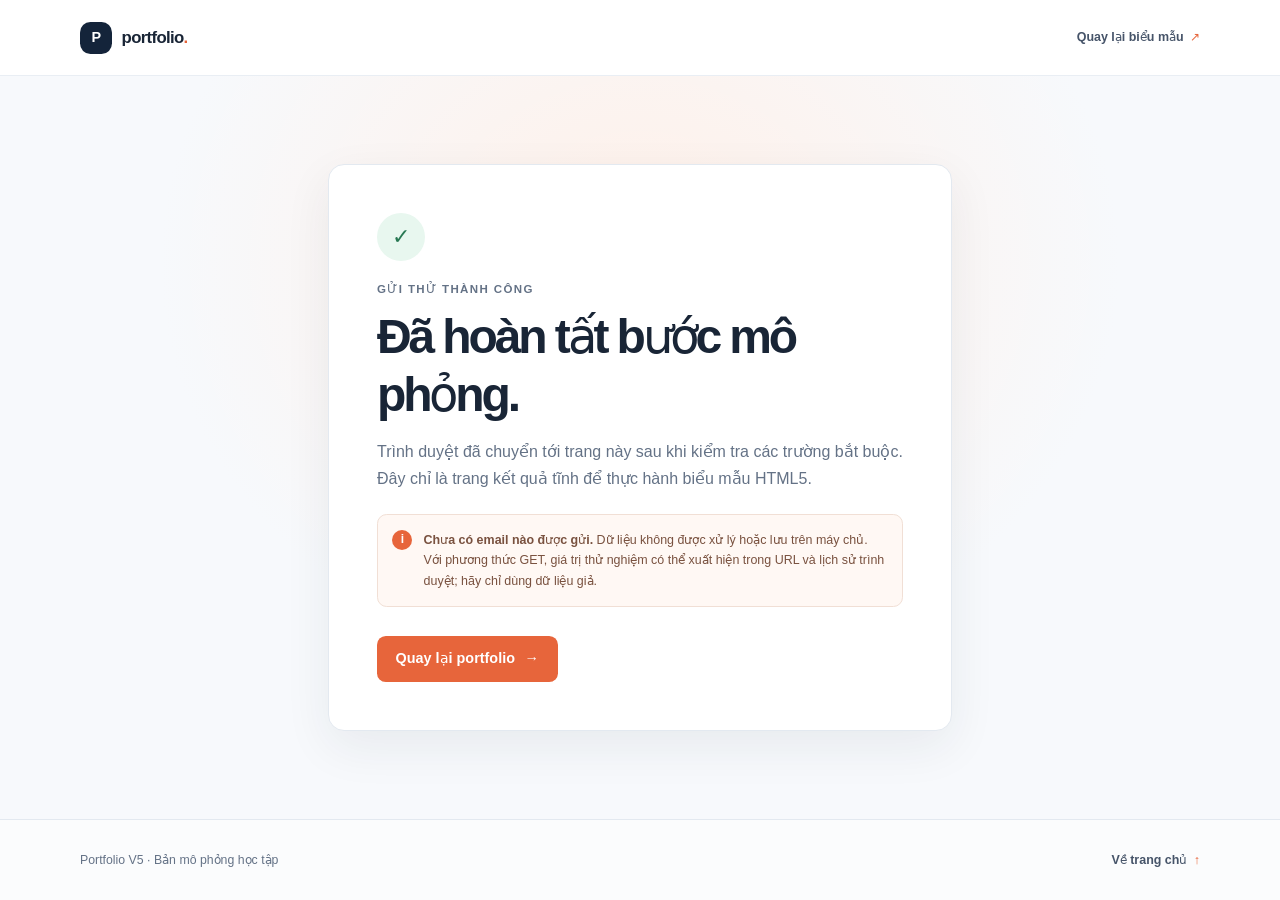
==== ket-qua.html @ a83f51d6 "push1" ====
<!doctype html>
<html lang="vi">
<head>
  <meta charset="utf-8">
  <meta name="viewport" content="width=device-width, initial-scale=1">
  <meta name="robots" content="noindex">
  <title>Kết quả mô phỏng | Portfolio</title>
  <link rel="stylesheet" href="css/style.css">
</head>
<body class="result-page">
  <a class="skip-link" href="#main">Bỏ qua điều hướng</a>
  <header class="site-header">
    <div class="container header-inner">
      <a class="brand" href="index.html#intro" aria-label="Portfolio, về trang chủ">
        <span class="brand-mark" aria-hidden="true">P</span>
        <span>portfolio<span class="brand-dot">.</span></span>
      </a>
      <a class="back-top" href="index.html#contact">Quay lại biểu mẫu <span aria-hidden="true">↗</span></a>
    </div>
  </header>
  <main id="main" class="result-main">
    <section class="result-card" aria-labelledby="result-title">
      <span class="result-icon" aria-hidden="true">✓</span>
      <p class="eyebrow">GỬI THỬ THÀNH CÔNG</p>
      <h1 id="result-title">Đã hoàn tất bước mô phỏng.</h1>
      <p>Trình duyệt đã chuyển tới trang này sau khi kiểm tra các trường bắt buộc. Đây chỉ là trang kết quả tĩnh để thực hành biểu mẫu HTML5.</p>
      <div class="contact-note result-warning">
        <span class="note-icon" aria-hidden="true">i</span>
        <p><strong>Chưa có email nào được gửi.</strong> Dữ liệu không được xử lý hoặc lưu trên máy chủ. Với phương thức GET, giá trị thử nghiệm có thể xuất hiện trong URL và lịch sử trình duyệt; hãy chỉ dùng dữ liệu giả.</p>
      </div>
      <a class="button button-primary" href="index.html#contact">Quay lại portfolio <span aria-hidden="true">→</span></a>
    </section>
  </main>
  <footer class="site-footer">
    <div class="container footer-inner">
      <span>Portfolio V5 · Bản mô phỏng học tập</span>
      <a class="back-top" href="index.html#intro">Về trang chủ <span aria-hidden="true">↑</span></a>
    </div>
  </footer>
</body>
</html>
---- css/style.css ----
/* Màu và giới hạn chiều rộng dùng chung toàn trang.
   Đổi biến tại đây để cập nhật đồng bộ màu chữ, nền, focus và điểm nhấn. */
:root {
  color-scheme: light;
  --ink: #192536;
  --muted: #647286;
  --soft: #f1f5fa;
  --paper: #ffffff;
  --line: #e3e9f0;
  --focus: #f06b3d;
  --hover: #d9562d;
  --accent: #e7653b;
  --navy: #14243a;
  --green: #46ad83;
  --purple: #8b73df;
  --content: 70rem;
  font-family: "Segoe UI", Arial, sans-serif;
  color: var(--ink);
  background: var(--paper);
  font-synthesis: none;
  text-rendering: optimizeLegibility;
}

/* Tính cả padding và border vào width/height để phần tử không vượt khung. */
* {
  box-sizing: border-box;
}

/* Cuộn tới các mục điều hướng mượt; scroll-padding chừa khoảng thở khi tới đích. */
html {
  scroll-behavior: smooth;
  scroll-padding-top: 1.5rem;
}

/* Cỡ chữ cơ sở 1rem và line-height tạo nhịp đọc thoáng cho nội dung. */
body {
  min-width: 20rem;
  margin: 0;
  font-size: 1rem;
  line-height: 1.65;
}

/* Link giữ màu chữ của vùng chứa; bỏ gạch chân mặc định để dùng kiểu giao diện riêng. */
a {
  color: inherit;
  text-decoration: none;
}

/* Nút và trường nhập kế thừa font trang để kiểu chữ không lệch giữa trình duyệt. */
button,
input,
textarea {
  font: inherit;
}

/* Bỏ lớp chớp màu mặc định trên một số trình duyệt di động khi chạm. */
button,
a,
input,
textarea {
  -webkit-tap-highlight-color: transparent;
}

/* Chỉ báo bàn phím dùng chung cho link, nút và trường nhập.
   Không bỏ outline: viền cam và khoảng lệch giúp nhận biết phần tử đang được focus. */
a:focus-visible,
button:focus-visible,
input:focus-visible,
textarea:focus-visible {
  outline: 0.1875rem solid var(--focus);
  outline-offset: 0.1875rem;
}

/* Nút dùng cùng màu chữ kế thừa, còn màu nền/viền được đặt theo từng biến thể. */
button {
  color: inherit;
}

/* Màu chọn văn bản đồng bộ với bảng màu tối của trang. */
::selection {
  color: var(--paper);
  background: var(--navy);
}

/* Khung nội dung giữa trang: co theo màn hình nhưng có chiều rộng tối đa. */
.container {
  width: min(var(--content), calc(100% - 2.5rem));
  margin-inline: auto;
}

/* Khoảng cách dọc mặc định giữa các phần; breakpoint desktop tăng thêm. */
.section {
  padding-block: 5.5rem;
}

/* Nền dịu để phân biệt một số phần với nền trắng chính. */
.section-soft {
  background: #f6f8fb;
}

/* Nhãn phụ dùng chung cho tiêu đề mục, dự án, form và mốc thời gian. */
.eyebrow,
.project-kicker,
.form-step,
.timeline-date {
  margin: 0;
  color: var(--muted);
  font-size: 0.72rem;
  font-weight: 700;
  letter-spacing: 0.12em;
}

/* Chữ nhấn màu cam dùng trong tiêu đề và các đoạn cần nổi bật. */
.text-accent {
  color: var(--accent);
}

/* Liên kết bỏ qua menu: nằm ngoài màn hình đến khi người dùng bàn phím focus. */
.skip-link {
  position: fixed;
  z-index: 20;
  top: 0.75rem;
  left: 0.75rem;
  padding: 0.65rem 1rem;
  transform: translateY(-160%);
  border-radius: 0.5rem;
  color: var(--paper);
  background: var(--navy);
}

/* Đưa liên kết bỏ qua vào màn hình khi nhận focus bàn phím. */
.skip-link:focus {
  transform: translateY(0);
}

/* Header nằm trên nội dung trang nhưng không che các thành phần focus. */
.site-header {
  position: relative;
  z-index: 5;
  border-bottom: 1px solid rgb(226 233 240 / 75%);
  background: var(--paper);
}

/* Logo và footer dùng flex để căn giữa theo chiều dọc và tách hai đầu. */
.header-inner,
.footer-inner {
  display: flex;
  min-height: 4.7rem;
  align-items: center;
  justify-content: space-between;
  gap: 1.5rem;
}

/* Logo là link về đầu trang; không co lại khi menu chiếm thêm chỗ. */
.brand {
  display: inline-flex;
  flex: 0 0 auto;
  align-items: center;
  gap: 0.6rem;
  font-family: "Segoe UI", Arial, sans-serif;
  font-size: 1.05rem;
  font-weight: 800;
  letter-spacing: -0.04em;
}

/* Ô chữ cái tạo dấu nhận diện logo, giữ hình vuông bằng aspect-ratio. */
.brand-mark {
  display: grid;
  width: 2rem;
  aspect-ratio: 1;
  place-items: center;
  border-radius: 0.65rem;
  color: white;
  background: var(--navy);
  font-size: 0.9rem;
}

/* Dấu chấm trong chữ logo lấy màu nhấn. */
.brand-dot {
  color: var(--accent);
}

/* Menu tự xuống dòng khi thiếu chỗ, căn các liên kết về phía cuối header. */
.site-nav {
  display: flex;
  flex-wrap: wrap;
  align-items: center;
  justify-content: flex-end;
  gap: 0.25rem;
}

/* Vùng bấm menu có padding; transition đặt ở trạng thái gốc để cả vào và ra mượt. */
.site-nav a {
  padding: 0.55rem 0.65rem;
  border-radius: 0.4rem;
  color: #465469;
  font-size: 0.82rem;
  font-weight: 600;
  transition: background-color 180ms ease, color 180ms ease;
}

/* Hover đổi nền nhẹ và màu chữ, không làm mất khả năng focus-visible bằng bàn phím. */
.site-nav a:hover {
  color: var(--ink);
  background: var(--soft);
}

/* Hero là phần giới thiệu đầu trang; gradient nền tạo điểm nhấn mà không cần ảnh ngoài. */
.hero {
  position: relative;
  display: flex;
  min-height: 36rem;
  align-items: center;
  overflow: hidden;
  padding-block: 5rem 6rem;
  background:
    radial-gradient(ellipse at 82% 48%, rgb(231 101 59 / 8%), transparent 29rem),
    linear-gradient(180deg, #fff 0%, #fcfdff 100%);
}

/* Mobile-first: hero xếp nội dung theo cột; hai cột chỉ bật ở breakpoint 48rem. */
.hero-grid {
  display: grid;
  align-items: center;
  gap: 3rem;
}

/* Đặt nội dung giới thiệu phía trên hình minh họa khi các lớp giao nhau. */
.hero-copy {
  position: relative;
  z-index: 1;
}

/* Căn chấm trạng thái và nhãn phụ thành một hàng. */
.hero-copy .eyebrow {
  display: flex;
  align-items: center;
  gap: 0.55rem;
}

/* Chấm trạng thái nhỏ, không co khi đứng trong flex; vòng mờ tăng độ nhận biết. */
.status-dot {
  display: inline-block;
  width: 0.5rem;
  height: 0.5rem;
  flex: 0 0 auto;
  border-radius: 50%;
  background: var(--green);
  box-shadow: 0 0 0 0.25rem rgb(70 173 131 / 12%);
}

/* Cho phép chữ dài tự ngắt, tránh làm tràn khung trên màn hình hẹp. */
h1,
h2,
h3,
p {
  overflow-wrap: anywhere;
}

/* Kiểu chữ và khoảng cách dòng nhất quán cho các cấp tiêu đề. */
h1,
h2,
h3 {
  font-family: "Segoe UI", Arial, sans-serif;
  line-height: 1.2;
}

/* Tiêu đề hero co giãn theo viewport nhưng vẫn nằm trong giới hạn dễ đọc. */
.hero h1 {
  max-width: 42rem;
  margin: 1.35rem 0 1rem;
  font-size: clamp(2.65rem, 8vw, 4.7rem);
  font-weight: 800;
  letter-spacing: -0.075em;
}

/* Đoạn giới thiệu giới hạn chiều rộng để dòng văn bản không quá dài. */
.hero-lede {
  max-width: 34rem;
  margin: 0;
  color: var(--muted);
  font-size: 1.03rem;
  line-height: 1.8;
}

/* Các nhóm hành động dùng flex và có thể xuống dòng trên màn hình nhỏ. */
.hero-actions,
.form-actions {
  display: flex;
  flex-wrap: wrap;
  align-items: center;
  gap: 0.75rem;
}

/* Tách cụm nút khỏi phần giới thiệu bằng khoảng cách trên. */
.hero-actions {
  margin-top: 1.8rem;
}

/* Kiểu cơ sở cho link dạng nút và button thật; transition đặt ở gốc để
   hover và trạng thái trở về đều mượt, transform không làm xê dịch bố cục. */
.button {
  display: inline-flex;
  min-height: 2.9rem;
  align-items: center;
  justify-content: center;
  gap: 0.6rem;
  padding: 0.7rem 1.1rem;
  border: 1px solid transparent;
  border-radius: 0.55rem;
  cursor: pointer;
  font-size: 0.9rem;
  font-weight: 700;
  line-height: 1.2;
  transition: background-color 180ms ease, border-color 180ms ease, color 180ms ease, transform 180ms ease;
}

/* Trạng thái nhấn tạo chuyển động xuống rất nhẹ để phản hồi thao tác. */
.button:active {
  transform: translateY(0.0625rem);
}

/* Nút chính dùng màu nhấn với chữ trắng để phân cấp hành động. */
.button-primary {
  color: white;
  background: var(--accent);
}

/* Màu hover tối hơn nền gốc để nút vẫn dễ nhận biết khi rê chuột. */
.button-primary:hover {
  background: var(--hover);
}

/* Nút phụ có viền nhẹ, ít nổi bật hơn hành động chính. */
.button-quiet {
  border-color: var(--line);
  color: var(--ink);
  background: white;
}

/* Link nút phụ và nút reset chia sẻ nền hover nhẹ. */
.button-quiet:hover,
.button-reset:hover {
  border-color: #cad4df;
  background: var(--soft);
}

/* Ghi chú dưới nút dùng sắc xám dịu, tách khỏi nội dung chính. */
.hero-note {
  margin: 1rem 0 0;
  color: #8490a0;
  font-size: 0.8rem;
}

/* Vùng minh họa làm gốc định vị cho các hình trang trí tuyệt đối. */
.hero-art {
  position: relative;
  display: grid;
  min-height: 19rem;
  place-items: center;
  isolation: isolate;
}

/* Các vòng trang trí đặt phía sau card, không chiếm chỗ trong luồng bố cục. */
.art-orbit {
  position: absolute;
  z-index: -1;
  border: 1px solid rgb(231 101 59 / 14%);
  border-radius: 50%;
}

/* Vòng nhỏ và lớn tạo nhiều lớp chiều sâu quanh minh họa. */
.orbit-one {
  width: 19rem;
  aspect-ratio: 1;
}

/* Vòng ngoài đổi viền nhạt hơn để không cạnh tranh với nội dung. */
.orbit-two {
  width: 24rem;
  aspect-ratio: 1;
  border-color: rgb(20 36 58 / 7%);
}

/* Thẻ minh họa mã giả: giới hạn chiều rộng, cắt nội dung thừa và tạo bóng. */
.code-card {
  z-index: 1;
  width: min(100%, 22rem);
  overflow: hidden;
  border: 1px solid rgb(255 255 255 / 20%);
  border-radius: 0.9rem;
  color: #dae6f5;
  background: #17283e;
  box-shadow: 0 1.5rem 4rem rgb(24 40 61 / 20%);
  transform: rotate(-2deg);
  transition: transform 180ms ease;
}

/* Rê chuột làm thẻ thẳng nhẹ và nâng lên; không thay đổi kích thước bố cục. */
.code-card:hover {
  transform: rotate(0) translateY(-0.25rem);
}

/* Thanh tiêu đề giả lập cửa sổ trình soạn thảo. */
.code-top {
  display: flex;
  height: 2.9rem;
  align-items: center;
  gap: 0.4rem;
  padding-inline: 1rem;
  border-bottom: 1px solid rgb(255 255 255 / 8%);
}

/* Ba chấm màu biểu thị nút cửa sổ trang trí. */
.code-top>span {
  width: 0.52rem;
  height: 0.52rem;
  border-radius: 50%;
  background: #ee7761;
}

/* Chấm thứ hai dùng màu vàng. */
.code-top>span:nth-child(2) {
  background: #e7b75a;
}

/* Chấm thứ ba dùng màu xanh. */
.code-top>span:nth-child(3) {
  background: #64ba8c;
}

/* Tên tệp được đẩy sang phải trong thanh tiêu đề. */
.code-top small {
  margin-left: auto;
  color: #9cabc0;
  font-size: 0.7rem;
}

/* Khối mã giả dùng font monospace để giống trình soạn thảo. */
.code-lines {
  padding: 1.1rem 1rem;
  font-family: Consolas, "Courier New", monospace;
  font-size: 0.77rem;
}

/* Mỗi dòng có khoảng cách dọc đều, không phụ thuộc margin mặc định của p. */
.code-lines p {
  margin: 0.8rem 0;
}

/* Màu riêng cho số dòng, thẻ và văn bản trong minh họa mã. */
.code-muted {
  color: #6b7c92;
}

/* Tô màu cú pháp minh họa. */
.code-purple {
  color: #c4a5ff;
}

/* Tô màu cú pháp minh họa. */
.code-blue {
  color: #75c9e8;
}

/* Chân thẻ mã đặt thông điệp trạng thái và đường phân cách. */
.code-footer {
  display: flex;
  align-items: center;
  gap: 0.6rem;
  padding: 0.8rem 1rem;
  border-top: 1px solid rgb(255 255 255 / 8%);
  color: #a7b5c7;
  font-size: 0.72rem;
}

/* Nhãn nổi đặt tuyệt đối trong vùng minh họa, phía trên các vòng trang trí. */
.floating-chip {
  position: absolute;
  z-index: 2;
  display: flex;
  align-items: center;
  gap: 0.5rem;
  padding: 0.55rem 0.8rem;
  border: 1px solid var(--line);
  border-radius: 0.6rem;
  background: white;
  box-shadow: 0 0.5rem 1.5rem rgb(31 47 69 / 8%);
  font-size: 0.76rem;
  font-weight: 700;
}

/* Biểu tượng trong nhãn nổi lấy màu nhấn mặc định. */
.floating-chip span {
  color: var(--accent);
  font-size: 1rem;
}

/* Vị trí nhãn công nghệ HTML trên vùng minh họa. */
.chip-html {
  top: 15%;
  left: 0;
}

/* Vị trí nhãn công nghệ CSS đối diện nhãn HTML. */
.chip-css {
  right: 0;
  bottom: 12%;
}

/* Biểu tượng CSS dùng màu tím để phân biệt nhãn. */
.chip-css span {
  color: var(--purple);
}

/* Các ký hiệu trang trí đặt tuyệt đối và không tham gia bố cục. */
.hero-spark {
  position: absolute;
  color: var(--accent);
}

/* Vị trí và kích thước ký hiệu trang trí phía trên. */
.spark-one {
  top: 12%;
  right: 12%;
  font-size: 1.4rem;
}

/* Ký hiệu phía dưới đổi màu để tạo cân bằng thị giác. */
.spark-two {
  bottom: 16%;
  left: 5%;
  color: var(--purple);
  font-size: 1.1rem;
}

/* Gợi ý cuộn được căn giữa đáy hero; transform chỉ dùng để căn vị trí. */
.scroll-cue {
  position: absolute;
  bottom: 1.35rem;
  left: 50%;
  display: flex;
  align-items: center;
  gap: 0.5rem;
  transform: translateX(-50%);
  color: #8490a0;
  font-size: 0.75rem;
}

/* Mũi tên chỉ hướng cuộn dùng màu nhấn. */
.scroll-cue span {
  color: var(--accent);
  font-size: 1rem;
}

/* Tiêu đề mỗi phần có giới hạn chiều rộng và khoảng cách với nội dung tiếp theo. */
.section-heading {
  max-width: 39rem;
  margin-bottom: 2.5rem;
}

/* Cỡ chữ tiêu đề các phần co theo viewport trong một khoảng dễ đọc. */
.section-heading h2,
.contact-copy h2 {
  margin: 0.65rem 0 0.8rem;
  font-size: clamp(2rem, 5vw, 2.8rem);
  font-weight: 800;
  letter-spacing: -0.065em;
}

/* Mô tả tiêu đề dùng màu phụ; reset margin mặc định để khoảng cách nhất quán. */
.section-heading>p:last-child,
.contact-copy>p:not(.eyebrow) {
  margin: 0;
  color: var(--muted);
}

/* Lưới kỹ năng, dự án, ghi chú: một cột trên mobile, nhiều cột ở media query. */
.skills-grid,
.projects-grid,
.notes-grid {
  display: grid;
  gap: 1rem;
}

/* Khung card có viền, nền và transition chung; :focus-within bên dưới hỗ trợ
   bàn phím khi link con trong card được focus. */
.skill-card,
.project-card,
.answer-card,
.note-card {
  border: 1px solid var(--line);
  border-radius: 0.85rem;
  background: var(--paper);
  transition: transform 180ms ease, border-color 180ms ease, box-shadow 180ms ease;
}

/* Khoảng đệm bên trong card kỹ năng. */
.skill-card {
  padding: 1.45rem;
}

/* Hover hoặc focus link con đều nâng card nhẹ; :focus-within truyền phản hồi
   của focus từ phần tử con lên toàn card mà không cần thêm tabindex. */
.skill-card:hover,
.project-card:hover,
.skill-card:focus-within,
.project-card:focus-within,
.answer-card:hover,
.answer-card:focus-within,
.note-card:hover,
.note-card:focus-within {
  transform: translateY(-0.25rem);
  border-color: #d4dce7;
  box-shadow: 0 0.8rem 1.8rem rgb(25 37 54 / 6%);
}

/* Biểu tượng kỹ năng nằm giữa ô vuông có nền màu riêng. */
.skill-icon {
  display: grid;
  width: 2.65rem;
  height: 2.65rem;
  place-items: center;
  border-radius: 0.7rem;
  font-family: Consolas, monospace;
  font-size: 1.08rem;
  font-weight: 700;
}

/* Mỗi kỹ năng có màu nền và màu biểu tượng riêng. */
.icon-orange {
  color: #d9562d;
  background: #fff0e9;
}

/* Biến thể tím cho biểu tượng. */
.icon-purple {
  color: #725bc4;
  background: #f0edff;
}

/* Biến thể xanh cho biểu tượng. */
.icon-green {
  color: #32815f;
  background: #e8f7ef;
}

/* Tiêu đề card dùng chung kích thước và khoảng cách. */
.skill-card h3,
.project-body h3,
.timeline-item h3,
.answer-card h3,
.note-card h3 {
  margin: 1.1rem 0 0.5rem;
  font-size: 1.08rem;
  font-weight: 750;
  letter-spacing: -0.035em;
}

/* Mô tả card giới hạn độ đậm và cỡ chữ để tiêu đề nổi bật hơn. */
.skill-card>p,
.project-body>p:not(.project-kicker),
.timeline-item>p:last-child,
.note-card>p {
  margin: 0;
  color: var(--muted);
  font-size: 0.88rem;
}

/* Danh sách tag được trình bày theo hàng và tự xuống dòng khi cần. */
.tag-list {
  display: flex;
  flex-wrap: wrap;
  gap: 0.4rem;
  margin: 1rem 0 0;
  padding: 0;
  list-style: none;
}

/* Tag là nhãn nhỏ có viền, bo tròn, không dùng dấu đầu dòng. */
.tag-list li {
  padding: 0.25rem 0.55rem;
  border: 1px solid var(--line);
  border-radius: 10rem;
  color: #59677a;
  font-size: 0.7rem;
  font-weight: 600;
}

/* Hàng tiêu đề dự án căn tiêu đề và đoạn mô tả ở hai phía trên desktop. */
.heading-row {
  display: flex;
  max-width: none;
  align-items: end;
  justify-content: space-between;
  gap: 2rem;
}

/* Giới hạn độ rộng mô tả ở hàng tiêu đề để giữ nhịp đọc. */
.heading-row>p {
  max-width: 20rem;
  padding-bottom: 0.85rem;
}

/* Cắt phần trang trí ảnh dự án ở ranh giới card. */
.project-card {
  overflow: hidden;
}

/* Vùng minh họa dự án giữ chiều cao tối thiểu và căn hình vào giữa. */
.project-visual {
  position: relative;
  display: grid;
  min-height: 12rem;
  overflow: hidden;
  place-items: center;
}

/* Mỗi loại dự án có nền minh họa riêng để phân biệt bằng thị giác. */
.visual-portfolio {
  background: linear-gradient(135deg, #fff0e7, #f8e5de);
}

/* Nền minh họa bố cục CSS. */
.visual-layout {
  background: linear-gradient(135deg, #eeeafe, #e1defb);
}

/* Nền minh họa form. */
.visual-form {
  background: linear-gradient(135deg, #e5f6ed, #d7eee2);
}

/* Nhãn nhỏ nằm sát đáy góc trái ảnh minh họa. */
.visual-label {
  position: absolute;
  bottom: 0.8rem;
  left: 1rem;
  color: #627085;
  font-size: 0.65rem;
  font-weight: 700;
  letter-spacing: 0.12em;
}

/* Cửa sổ trình duyệt thu nhỏ chỉ là hình minh họa CSS, không phải iframe. */
.mini-browser {
  width: 12rem;
  overflow: hidden;
  border: 1px solid rgb(25 37 54 / 10%);
  border-radius: 0.55rem;
  background: white;
  box-shadow: 0 0.9rem 2rem rgb(91 62 50 / 12%);
  transform: rotate(-4deg);
}

/* Thanh trên cùng của trình duyệt thu nhỏ. */
.mini-browser-bar {
  display: flex;
  gap: 0.22rem;
  padding: 0.45rem;
  background: #f5f6f8;
}

/* Dấu tròn trang trí trên thanh trình duyệt thu nhỏ. */
.mini-browser-bar i {
  width: 0.3rem;
  height: 0.3rem;
  border-radius: 50%;
  background: #e89b87;
}

/* Nội dung giả lập bên trong trình duyệt làm gốc cho avatar tuyệt đối. */
.mini-content {
  position: relative;
  min-height: 6rem;
  padding: 0.75rem;
}

/* Các thanh giả lập tiêu đề và dòng chữ trong bản xem trước. */
.mini-content>span,
.mini-content>b {
  display: block;
  width: 45%;
  height: 0.3rem;
  margin-bottom: 0.42rem;
  border-radius: 2rem;
  background: #e96740;
}

/* Thanh tiêu đề chính rộng hơn và dùng màu tối. */
.mini-content>b {
  width: 72%;
  height: 0.5rem;
  background: #24344a;
}

/* Thanh thứ hai ngắn và nhạt hơn thanh tiêu đề. */
.mini-content>b:nth-of-type(2) {
  width: 56%;
  background: #a4adba;
}

/* Thanh màu tượng trưng cho nút trong bản xem trước. */
.mini-content>em {
  display: block;
  width: 2rem;
  height: 0.6rem;
  margin-top: 0.8rem;
  border-radius: 0.2rem;
  background: #f5a082;
}

/* Hình tròn trang trí đại diện ảnh hồ sơ trong bản xem trước. */
.mini-avatar {
  position: absolute;
  top: 0.9rem;
  right: 0.8rem;
  width: 2.8rem;
  height: 2.8rem;
  border-radius: 50%;
  background: linear-gradient(145deg, #f2ba9c, #df7455);
}

/* Lưới giả lập ba cột và hai hàng cho dự án layout. */
.layout-window {
  display: grid;
  width: 11rem;
  height: 7rem;
  grid-template-columns: repeat(3, 1fr);
  grid-template-rows: 0.7fr 1fr;
  gap: 0.35rem;
  padding: 0.6rem;
  border: 1px solid rgb(59 47 112 / 10%);
  border-radius: 0.6rem;
  background: rgb(255 255 255 / 80%);
  box-shadow: 0 0.8rem 1.8rem rgb(67 57 121 / 10%);
  transform: rotate(3deg);
}

/* Ô nội dung lưới dùng nền tím nhạt. */
.layout-window span {
  border-radius: 0.25rem;
  background: #d8d1fa;
}

/* Ô đầu trải qua ba cột, mô phỏng thanh tiêu đề. */
.layout-window span:first-child {
  grid-column: span 3;
  background: #9a84ec;
}

/* Ô thứ ba có sắc độ khác để minh họa các khối không đồng nhất. */
.layout-window span:nth-child(3) {
  background: #c1b6f5;
}

/* Thẻ form thu nhỏ dùng grid để xếp các nhãn/trường giả lập. */
.mini-form {
  display: grid;
  width: 10rem;
  gap: 0.32rem;
  padding: 0.8rem;
  border: 1px solid rgb(41 101 71 / 10%);
  border-radius: 0.55rem;
  background: white;
  box-shadow: 0 0.8rem 1.8rem rgb(39 101 70 / 10%);
  transform: rotate(-3deg);
}

/* Các thanh nhỏ mô phỏng nhãn trường trong form. */
.mini-form span {
  width: 2.5rem;
  height: 0.25rem;
  margin-top: 0.12rem;
  border-radius: 2rem;
  background: #5b806b;
}

/* Các ô dài mô phỏng trường nhập. */
.mini-form b {
  height: 1rem;
  border: 1px solid #dce8df;
  border-radius: 0.25rem;
  background: #f9fcfa;
}

/* Trường cuối ngắn hơn để tạo đa dạng cho hình minh họa. */
.mini-form .short-field {
  width: 70%;
}

/* Thanh nút gửi giả lập nằm ở cuối form. */
.mini-form i {
  width: 2.7rem;
  height: 0.65rem;
  margin-top: 0.2rem;
  border-radius: 0.2rem;
  background: #e98861;
}

/* Khoảng đệm riêng cho nội dung bên dưới ảnh dự án. */
.project-body {
  padding: 1.25rem;
}

/* Nhãn phân loại dự án dùng màu cam và cỡ chữ nhỏ. */
.project-body .project-kicker {
  color: var(--accent);
  font-size: 0.65rem;
}

/* Tiêu đề dự án gần nhãn phân loại hơn so với mặc định chung của card. */
.project-body h3 {
  margin-top: 0.55rem;
}

/* Link hành động trong card dự án. */
.text-link {
  display: inline-flex;
  align-items: center;
  gap: 0.45rem;
  margin-top: 1.1rem;
  color: var(--ink);
  font-size: 0.82rem;
  font-weight: 700;
}

/* Mũi tên dùng màu nhấn và transition ở trạng thái gốc. */
.text-link span,
.back-top span {
  color: var(--accent);
  transition: transform 180ms ease;
}

/* Hover dịch mũi tên sang phải để bổ sung phản hồi cho link. */
.text-link:hover span,
.back-top:hover span {
  transform: translateX(0.2rem);
}

/* Nền tối cho phần lộ trình; đổi màu chữ mặc định để đủ tương phản. */
.section-dark {
  color: #f2f5f9;
  background: var(--navy);
}

/* Lộ trình xếp dọc trên mobile, chia cột ở màn hình rộng hơn. */
.learning-grid {
  display: grid;
  gap: 3rem;
}

/* Trên nền tối, nhãn và mô tả dùng màu sáng dịu để giữ khả năng đọc. */
.section-dark .eyebrow,
.section-dark .section-heading>p:last-child {
  color: #a9b7c8;
}

/* Tiêu đề phần tối dùng màu trắng. */
.section-dark .section-heading h2 {
  color: white;
}

/* Nút viền trên nền tối; giữ tương phản chữ trắng. */
.button-outline {
  margin-top: 1.6rem;
  border-color: rgb(255 255 255 / 24%);
  color: white;
}

/* Hover thêm nền trong suốt và làm viền nổi bật hơn. */
.button-outline:hover {
  border-color: rgb(255 255 255 / 50%);
  background: rgb(255 255 255 / 8%);
}

/* Timeline tự vẽ đường thời gian bằng viền trái của từng mục. */
.timeline {
  margin: 0;
  padding: 0 0 0 1.4rem;
  list-style: none;
}

/* Mỗi mục timeline có đường nối và khoảng cách với mục kế tiếp. */
.timeline-item {
  position: relative;
  padding: 0 0 2rem 1.25rem;
  border-left: 1px solid rgb(255 255 255 / 19%);
}

/* Mục cuối bỏ đoạn đường nối thừa bên dưới. */
.timeline-item:last-child {
  padding-bottom: 0;
  border-left-color: transparent;
}

/* Chấm mốc đặt chồng lên đường timeline. */
.timeline-marker {
  position: absolute;
  top: 0.1rem;
  left: -0.38rem;
  width: 0.7rem;
  height: 0.7rem;
  border: 2px solid #8190a4;
  border-radius: 50%;
  background: var(--navy);
}

/* Mốc hiện tại nổi bật bằng màu cam và quầng sáng. */
.is-current .timeline-marker {
  border-color: #ee8a62;
  background: var(--accent);
  box-shadow: 0 0 0 0.25rem rgb(231 101 59 / 17%);
}

/* Ngày/mô tả trạng thái trên nền tối dùng chữ nhỏ, sáng. */
.timeline-date {
  color: #a9b7c8;
  font-size: 0.65rem;
}

/* Nhãn trạng thái hiện tại dùng màu cam nhạt. */
.is-current .timeline-date {
  color: #f39a76;
}

/* Tiêu đề các mốc dùng màu trắng để phân biệt với mô tả. */
.timeline-item h3 {
  margin: 0.5rem 0;
  color: white;
}

/* Mô tả mốc giới hạn chiều rộng, màu sáng dịu trên nền tối. */
.timeline-item>p:last-child {
  max-width: 27rem;
  color: #bdc8d5;
}

/* Cột liên hệ xếp dọc trên mobile và chuyển thành hai cột tại breakpoint. */
.contact-grid {
  display: grid;
  align-items: start;
  gap: 2.5rem;
}

/* Khoảng cách tiêu đề phần liên hệ được tinh chỉnh riêng. */
.contact-copy h2 {
  margin-top: 0.7rem;
}

/* Đoạn giới thiệu form không kéo dài quá rộng. */
.contact-copy>p:not(.eyebrow) {
  max-width: 30rem;
}

/* Hộp lưu ý dùng nền ấm và bố cục flex để icon không đẩy chữ. */
.contact-note {
  display: flex;
  align-items: flex-start;
  gap: 0.7rem;
  padding: 0.9rem;
  border: 1px solid #f1dfd5;
  border-radius: 0.6rem;
  background: #fff8f4;
}

/* Hộp lưu ý cạnh phần giới thiệu có giới hạn chiều rộng và khoảng cách trên. */
.contact-copy .contact-note {
  max-width: 27rem;
  margin-top: 1.35rem;
}

/* Icon thông tin là hình tròn cố định, căn giữa chữ i. */
.note-icon {
  display: grid;
  width: 1.25rem;
  height: 1.25rem;
  flex: 0 0 auto;
  place-items: center;
  border-radius: 50%;
  color: white;
  background: var(--accent);
  font-size: 0.75rem;
  font-weight: 700;
}

/* Nội dung lưu ý nhỏ, màu nâu đậm trên nền ấm. */
.contact-note p {
  margin: 0;
  color: #79513f;
  font-size: 0.78rem;
}

/* Link email trình bày thành hàng và có biểu tượng mở liên kết. */
.contact-email {
  display: inline-flex;
  align-items: center;
  gap: 0.45rem;
  margin-top: 1.5rem;
  color: var(--ink);
  font-size: 0.92rem;
  font-weight: 700;
}

/* Mũi tên email lấy màu điểm nhấn. */
.contact-email span {
  color: var(--accent);
}

/* min-width: 0 cho phép form co theo cột grid, không đẩy tràn viewport. */
.contact-form {
  min-width: 0;
  padding: clamp(1.15rem, 4vw, 2rem);
  border: 1px solid var(--line);
  border-radius: 0.9rem;
  background: white;
  box-shadow: 0 1rem 3rem rgb(25 37 54 / 6%);
}

/* Tiêu đề form cho phép xuống dòng khi màn hình hẹp. */
.form-heading {
  display: flex;
  flex-wrap: wrap;
  align-items: center;
  justify-content: space-between;
  gap: 0.5rem;
  margin-bottom: 1.4rem;
}

/* Nhãn nhỏ đầu form dùng màu chữ chính. */
.form-step {
  color: var(--ink);
}

/* Chú thích trường bắt buộc dùng màu phụ. */
.form-required {
  color: var(--muted);
  font-size: 0.72rem;
}

/* Dấu sao trong chú thích và label dùng màu nhấn. */
.form-required span,
.form-field label span {
  color: var(--accent);
}

/* Mỗi trường nhập có khoảng cách trên và được phép co trong cột form. */
.form-field {
  min-width: 0;
  margin-top: 1rem;
}

/* Label hiển thị trên trường nhập, giúp giữ liên kết và vùng bấm rõ ràng. */
.form-field label {
  display: block;
  margin-bottom: 0.38rem;
  color: #344256;
  font-size: 0.82rem;
  font-weight: 700;
}

/* Input và textarea chiếm hết chiều rộng cột; border-box ở đầu file giúp
   padding/viền nằm trong width: 100%, tránh tràn trên màn hình nhỏ. */
.form-field input,
.form-field textarea {
  display: block;
  width: 100%;
  min-width: 0;
  padding: 0.75rem;
  border: 1px solid #dce3eb;
  border-radius: 0.45rem;
  color: var(--ink);
  background: white;
  font-size: 0.88rem;
  transition: border-color 180ms ease, box-shadow 180ms ease;
}

/* Placeholder dịu hơn dữ liệu nhập, vẫn đủ phân biệt với label. */
.form-field input::placeholder,
.form-field textarea::placeholder {
  color: #9aa5b3;
}

/* Khi con trỏ vào trường, đổi viền và thêm quầng nhẹ; outline bàn phím
   vẫn được giữ bởi :focus-visible ở phần reset chung đầu file. */
.form-field input:focus,
.form-field textarea:focus {
  border-color: var(--focus);
  box-shadow: 0 0 0 0.2rem rgb(240 107 61 / 11%);
}

/* Textarea cao tối thiểu và chỉ cho phép kéo dọc để không phá bố cục ngang. */
.form-field textarea {
  min-height: 8rem;
  resize: vertical;
}

/* Hướng dẫn aria-describedby dưới textarea dùng cỡ nhỏ và màu phụ. */
.field-help {
  margin: 0.35rem 0 0;
  color: var(--muted);
  font-size: 0.74rem;
}

/* Tạo khoảng cách giữa các trường và cụm nút form. */
.form-actions {
  margin-top: 1.25rem;
}

/* Nút xóa là hành động phụ, không cạnh tranh với nút gửi. */
.button-reset {
  border-color: var(--line);
  color: #48566a;
  background: white;
}

/* Giải thích cách kiểm tra form đặt dưới các nút với cỡ chữ nhỏ. */
.form-footnote {
  margin: 0.9rem 0 0;
  color: #7b8797;
  font-size: 0.73rem;
}

/* Footer phân cách nội dung bằng đường viền nhẹ. */
.site-footer {
  border-top: 1px solid var(--line);
  background: #fbfcfd;
}

/* Chiều cao tối thiểu cho hàng footer desktop. */
.footer-inner {
  min-height: 5rem;
}

/* Chú thích và dòng phụ trong footer dùng cỡ chữ nhỏ. */
.footer-inner>p,
.footer-inner>span {
  margin: 0;
  color: var(--muted);
  font-size: 0.77rem;
}

/* Logo footer nhỏ hơn logo đầu trang. */
.footer-brand {
  font-size: 0.9rem;
}

/* Thu gọn ô biểu tượng logo trong footer. */
.footer-brand .brand-mark {
  width: 1.75rem;
  border-radius: 0.5rem;
}

/* Link trở lại đầu trang được căn theo hàng với mũi tên. */
.back-top {
  display: inline-flex;
  align-items: center;
  gap: 0.4rem;
  color: #465469;
  font-size: 0.78rem;
  font-weight: 600;
}

/* Trang kết quả dùng flex để footer nằm cuối màn hình kể cả khi ít nội dung. */
.result-page {
  display: flex;
  min-height: 100vh;
  flex-direction: column;
}

/* Nội dung kết quả căn giữa theo cả hai chiều; nền chỉ có tác dụng trang trí. */
.result-main {
  display: grid;
  flex: 1;
  place-items: center;
  padding: 3rem 1.25rem;
  background: radial-gradient(ellipse at 50% 25%, #fff0e8, transparent 30rem), #f7f9fc;
}

/* Khung thông báo giới hạn chiều rộng để đoạn văn dễ đọc. */
.result-card {
  width: min(100%, 39rem);
  padding: clamp(1.5rem, 5vw, 3rem);
  border: 1px solid var(--line);
  border-radius: 1rem;
  background: white;
  box-shadow: 0 1rem 3rem rgb(25 37 54 / 7%);
}

/* Dấu kiểm thị giác cho biết form đã qua kiểm tra trình duyệt,
   không có nghĩa dữ liệu đã được gửi tới máy chủ. */
.result-icon {
  display: grid;
  width: 3rem;
  height: 3rem;
  margin-bottom: 1.2rem;
  place-items: center;
  border-radius: 50%;
  color: #287853;
  background: #e8f7ef;
  font-size: 1.4rem;
  font-weight: 700;
}

/* Tiêu đề kết quả và tiêu đề trang bài luyện chia sẻ kiểu chữ co giãn. */
.result-card h1,
.practice-hero h1 {
  margin: 0.55rem 0 0.8rem;
  font-size: clamp(2rem, 6vw, 3rem);
  font-weight: 800;
  letter-spacing: -0.065em;
}

/* Đoạn nội dung thông báo dùng màu phụ. */
.result-card>p:not(.eyebrow) {
  color: var(--muted);
}

/* Khoảng cách cho lời nhắc an toàn trên trang kết quả. */
.result-warning {
  margin-block: 1.4rem;
}

/* Nút quay lại tách khỏi phần cảnh báo. */
.result-card .button {
  margin-top: 0.4rem;
}

/* Phần đầu của trang đáp án dùng nền gradient nhẹ và khoảng cách riêng. */
.practice-hero {
  padding-block: 4.5rem;
  background:
    radial-gradient(ellipse at 84% 30%, rgb(231 101 59 / 8%), transparent 25rem),
    #fff;
}

/* Giới hạn tiêu đề trang bài luyện. */
.practice-hero h1 {
  max-width: 43rem;
}

/* Mô tả trang bài luyện giữ độ rộng dễ đọc. */
.practice-hero .container>p:not(.eyebrow) {
  max-width: 42rem;
  margin: 0 0 1.4rem;
  color: var(--muted);
}

/* Lưới đáp án xếp một cột trên mobile, chia cột tại các breakpoint bên dưới. */
.answer-grid {
  display: grid;
  gap: 1rem;
}

/* Thẻ đáp án và ghi chú có cùng khoảng đệm. */
.answer-card,
.note-card {
  padding: 1.35rem;
}

/* Mã nhiệm vụ trong thẻ đáp án dùng màu nhấn. */
.answer-card .project-kicker {
  color: var(--accent);
  font-size: 0.65rem;
}

/* Tiêu đề từng nhiệm vụ đặt gần nhãn mã. */
.answer-card h3 {
  margin-top: 0.5rem;
}

/* Danh sách cặp mã ô/đáp án đặt dưới tiêu đề nhiệm vụ. */
.answer-list {
  margin: 1rem 0 0;
}

/* Mỗi cặp dùng grid: cột mã cố định, cột đáp án co giãn. */
.answer-list>div {
  display: grid;
  grid-template-columns: 3rem minmax(0, 1fr);
  gap: 0.5rem;
  padding-block: 0.4rem;
  border-top: 1px solid #edf0f4;
}

/* Mã ô là nhãn phụ, căn cùng dòng với giá trị tương ứng. */
.answer-list dt {
  color: var(--muted);
  font-size: 0.8rem;
  font-weight: 700;
}

/* dd không nhận margin mặc định và có thể co trong grid. */
.answer-list dd {
  min-width: 0;
  margin: 0;
}

/* Định dạng mã/giá trị CSS trong ghi chú và đáp án. */
code {
  padding: 0.12rem 0.3rem;
  border-radius: 0.25rem;
  color: #9d4627;
  background: #fff1eb;
  font-family: Consolas, "Courier New", monospace;
  font-size: 0.86em;
  overflow-wrap: anywhere;
}

/* Giới hạn chiều rộng tiêu đề ghi chú. */
.notes-container .section-heading {
  max-width: 43rem;
}

/* Tiêu đề từng ghi chú bắt đầu ngang với nội dung. */
.note-card h3 {
  margin-top: 0;
}

/* Mã inline trong ghi chú nhỏ vừa với văn bản xung quanh. */
.note-card code {
  font-size: 0.78rem;
}

/* Tách cảnh báo cuối trang bài luyện khỏi các ghi chú. */
.practice-disclaimer {
  margin-top: 1.3rem;
}

/* Từ 48rem (~768px): bật bố cục hai cột cho hero và các lưới.
   minmax(0, 1fr) cho phép cột co theo nội dung thay vì gây tràn ngang. */
@media (min-width: 48rem) {

  /* Hero chia phần giới thiệu và minh họa thành hai cột tỷ lệ gần nhau. */
  .hero-grid {
    grid-template-columns: 1.08fr 0.92fr;
    gap: 1.5rem;
  }

  /* Các card chuyển từ một cột sang hai cột. */
  .skills-grid,
  .projects-grid,
  .notes-grid {
    grid-template-columns: repeat(2, minmax(0, 1fr));
  }

  /* Dự án đầu tiên nổi bật bằng cách trải qua cả hai cột ở tablet. */
  .project-featured {
    grid-column: span 2;
  }

  /* Tăng chiều cao ảnh minh họa của dự án nổi bật. */
  .project-featured .project-visual {
    min-height: 15rem;
  }

  /* Phần lộ trình chia nội dung giới thiệu và timeline thành hai cột. */
  .learning-grid {
    grid-template-columns: 0.9fr 1.1fr;
    align-items: center;
    gap: 4rem;
  }

  /* Phần liên hệ đặt phần giới thiệu cạnh form. */
  .contact-grid {
    grid-template-columns: 0.9fr 1.1fr;
    gap: 3rem;
  }

  /* Bảng đáp án dùng hai cột trên tablet. */
  .answer-grid {
    grid-template-columns: repeat(2, minmax(0, 1fr));
  }
}

/* Từ 64rem (~1024px): tăng khoảng thở và chuyển các lưới chính sang ba cột. */
@media (min-width: 64rem) {

  /* Tăng khoảng cách dọc ở desktop. */
  .section {
    padding-block: 6.5rem;
  }

  /* Hero desktop có chiều cao lớn hơn để cân đối hai cột. */
  .hero {
    min-height: 40rem;
  }

  /* Tăng khoảng cách giữa chữ và hình minh họa. */
  .hero-grid {
    gap: 3rem;
  }

  /* Kỹ năng, dự án và ghi chú hiển thị ba cột trên màn hình rộng. */
  .skills-grid,
  .projects-grid,
  .notes-grid {
    grid-template-columns: repeat(3, minmax(0, 1fr));
  }

  /* Dự án nổi bật trở về kích thước một cột khi có đủ không gian. */
  .project-featured {
    grid-column: auto;
  }

  /* Trả chiều cao ảnh dự án nổi bật về mức tiêu chuẩn desktop. */
  .project-featured .project-visual {
    min-height: 12rem;
  }

  /* Bảng đáp án có ba cột trên desktop. */
  .answer-grid {
    grid-template-columns: repeat(3, minmax(0, 1fr));
  }
}

/* Tối ưu cho viewport dưới 48rem; quy tắc này bổ sung chi tiết cho mobile
   sau khi bố cục cơ sở đã được khai báo theo hướng mobile-first. */
@media (max-width: 47.99rem) {

  /* Header xếp logo và menu thành hai hàng để tránh chen chúc. */
  .header-inner {
    align-items: flex-start;
    flex-direction: column;
    gap: 0.3rem;
    padding-block: 0.7rem;
  }

  /* Menu mobile căn về đầu hàng và chiếm hết chiều rộng header. */
  .site-nav {
    width: 100%;
    justify-content: flex-start;
    gap: 0;
  }

  /* Giảm vùng đệm link để các mục menu vừa màn hình nhỏ. */
  .site-nav a {
    padding: 0.45rem 0.52rem;
    font-size: 0.76rem;
  }

  /* Hero chỉ cao theo nội dung trên mobile, không giữ chiều cao desktop. */
  .hero {
    min-height: auto;
    padding-block: 4rem 5rem;
  }

  /* Giảm khoảng cách giữa nội dung và hình minh họa khi xếp dọc. */
  .hero-grid {
    gap: 1.5rem;
  }

  /* Thu chiều cao tối thiểu vùng hình minh họa mobile. */
  .hero-art {
    min-height: 17rem;
  }

  /* Hàng tiêu đề xếp dọc thay vì đặt mô tả cạnh tiêu đề. */
  .heading-row {
    align-items: flex-start;
    flex-direction: column;
    gap: 0;
  }

  /* Bỏ phần đệm đáy dành cho bố cục ngang desktop. */
  .heading-row>p {
    padding-bottom: 0;
  }

  /* Footer được phép xuống dòng; padding tạo khoảng cách với mép màn hình. */
  .footer-inner {
    min-height: auto;
    flex-wrap: wrap;
    padding-block: 1rem;
    gap: 0.6rem 1rem;
  }

  /* Chú thích footer chiếm trọn hàng riêng trên màn hình nhỏ. */
  .footer-inner>p {
    order: 1;
    width: 100%;
  }
}

/* Điện thoại rất hẹp (dưới 22rem): giảm lề và tránh nút bị bóp nhỏ. */
@media (max-width: 22rem) {

  /* Tăng phần không gian nội dung bằng cách giảm lề hai bên. */
  .container {
    width: calc(100% - 1.5rem);
  }

  /* Thu gọn menu thêm để giữ đủ năm mục điều hướng. */
  .site-nav a {
    padding-inline: 0.38rem;
    font-size: 0.72rem;
  }

  /* Cỡ tiêu đề cố định ở mức vừa với viewport hẹp. */
  .hero h1 {
    font-size: 2.45rem;
  }

  /* Nút xếp toàn chiều rộng để dễ bấm trên thiết bị nhỏ. */
  .hero-actions .button,
  .form-actions .button {
    width: 100%;
  }

  /* Nhãn nổi nhỏ lại để không che hình minh họa. */
  .floating-chip {
    padding: 0.45rem 0.6rem;
    font-size: 0.7rem;
  }
}

/* Tôn trọng tùy chọn giảm chuyển động của hệ điều hành/người dùng.
   Nội dung và trạng thái vẫn giữ nguyên; chỉ giảm animation/transition. */
@media (prefers-reduced-motion: reduce) {

  *,
  *::before,
  *::after {
    scroll-behavior: auto !important;
    animation-duration: 0.01ms !important;
    animation-iteration-count: 1 !important;
    transition-duration: 0.01ms !important;
  }
}
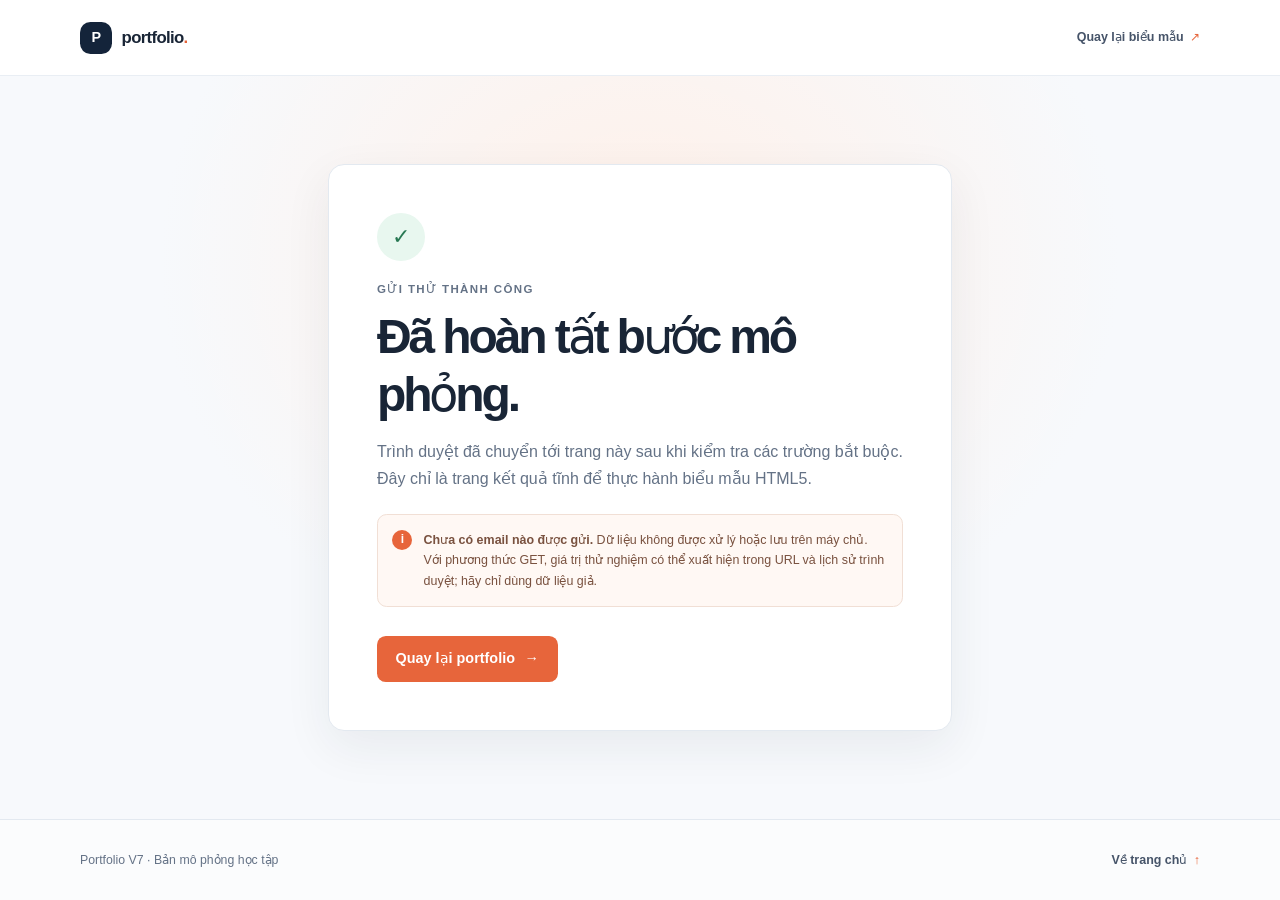
==== commit f187b86a: "bai kiem tr A2.2" ====
--- a/ket-qua.html
+++ b/ket-qua.html
@@ -33,7 +33,7 @@
   </main>
   <footer class="site-footer">
     <div class="container footer-inner">
-      <span>Portfolio V5 · Bản mô phỏng học tập</span>
+      <span>Portfolio V7 · Bản mô phỏng học tập</span>
       <a class="back-top" href="index.html#intro">Về trang chủ <span aria-hidden="true">↑</span></a>
     </div>
   </footer>
--- a/css/style.css
+++ b/css/style.css
@@ -1171,8 +1171,15 @@
   border-radius: 0.45rem;
   color: var(--ink);
   background: white;
-  font-size: 0.88rem;
+  font-size: 1rem;
+  caret-color: var(--accent);
   transition: border-color 180ms ease, box-shadow 180ms ease;
+}
+
+/* Làm rõ đây là vùng nhập có thể tương tác khi rê chuột. */
+.form-field input:hover,
+.form-field textarea:hover {
+  border-color: #aab7c6;
 }
 
 /* Placeholder dịu hơn dữ liệu nhập, vẫn đủ phân biệt với label. */
